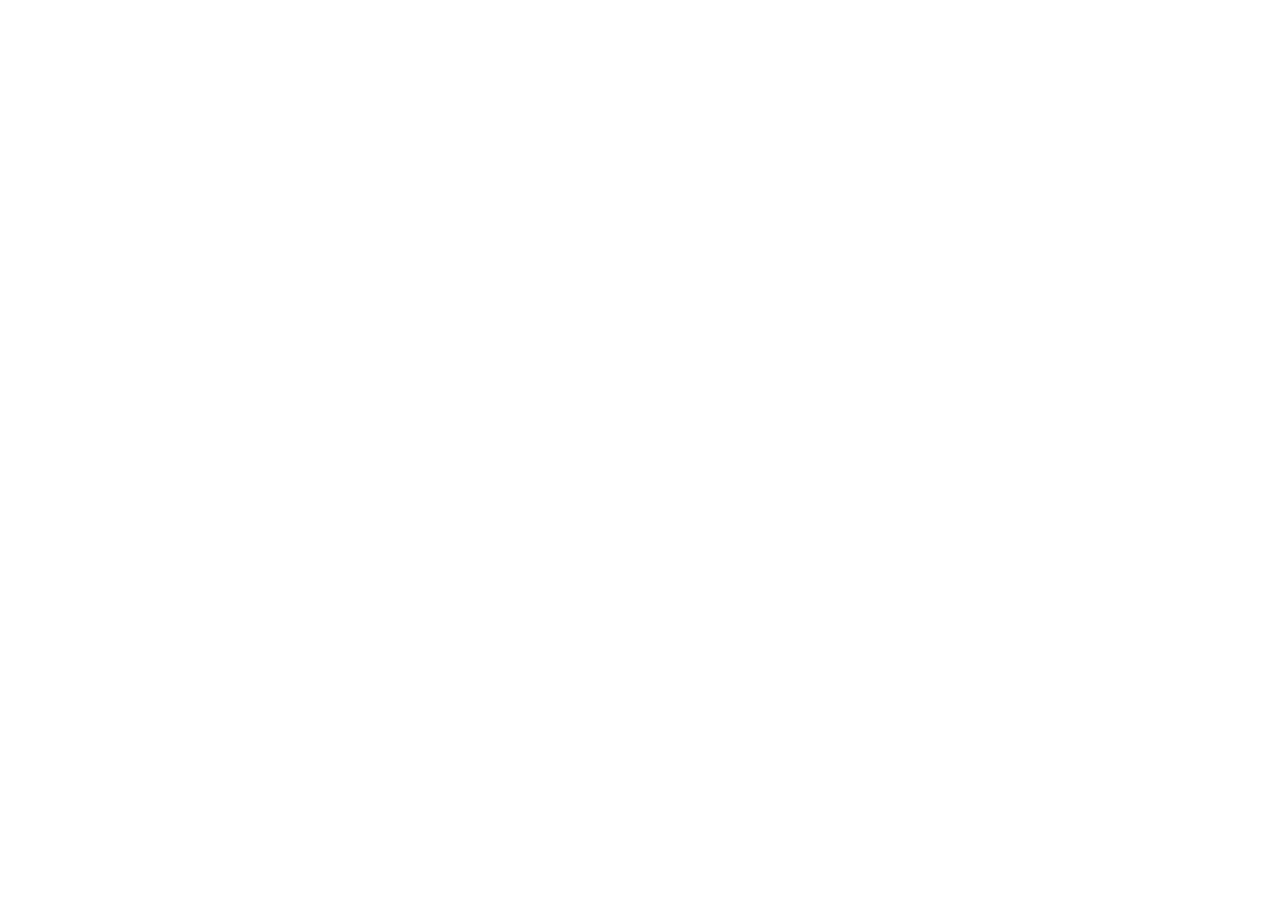
==== Project1/index.html @ 301cc4ab "Added project 1 Blog page" ====
<!doctype html>
<html lang="en">
  <head>
    <meta charset="UTF-8" />
    <meta name="viewport" content="width=device-width, initial-scale=1.0" />
    <title>Document</title>
  </head>
  <body>
    <section>
        <div class="main">
            <img src="" alt="">
        </div>
    </section>
  </body>
</html>
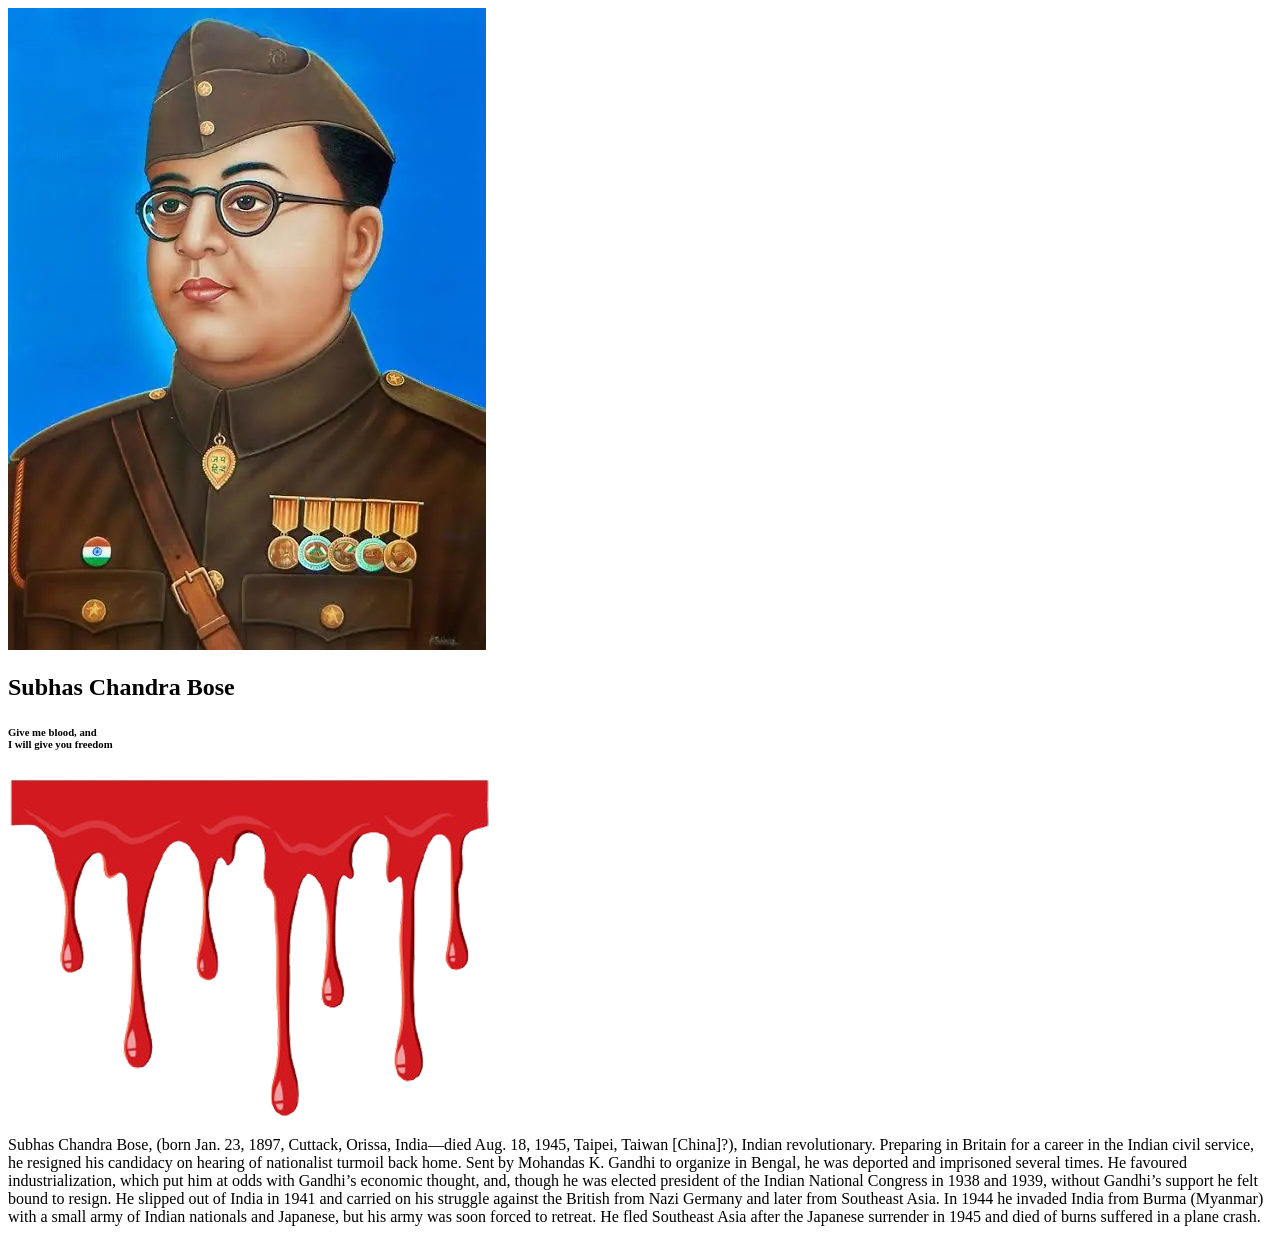
==== commit 3f99ed2e: "Mosified html" ====
--- a/Project1/index.html
+++ b/Project1/index.html
@@ -7,9 +7,32 @@
   </head>
   <body>
     <section>
-        <div class="main">
-            <img src="" alt="">
-        </div>
+      <div class="main">
+        <img src="images/hero.png" alt="Bose Photo" />
+        <h2>Subhas Chandra Bose</h2>
+        <h6>
+          Give me blood, and <br />
+          I will give you freedom
+        </h6>
+        <img src="images/blood_art.png" alt="blood image" />
+        <p>
+          Subhas Chandra Bose, (born Jan. 23, 1897, Cuttack, Orissa, India—died
+          Aug. 18, 1945, Taipei, Taiwan [China]?), Indian revolutionary.
+          Preparing in Britain for a career in the Indian civil service, he
+          resigned his candidacy on hearing of nationalist turmoil back home.
+          Sent by Mohandas K. Gandhi to organize in Bengal, he was deported and
+          imprisoned several times. He favoured industrialization, which put him
+          at odds with Gandhi’s economic thought, and, though he was elected
+          president of the Indian National Congress in 1938 and 1939, without
+          Gandhi’s support he felt bound to resign. He slipped out of India in
+          1941 and carried on his struggle against the British from Nazi Germany
+          and later from Southeast Asia. In 1944 he invaded India from Burma
+          (Myanmar) with a small army of Indian nationals and Japanese, but his
+          army was soon forced to retreat. He fled Southeast Asia after the
+          Japanese surrender in 1945 and died of burns suffered in a plane
+          crash.
+        </p>
+      </div>
     </section>
   </body>
 </html>
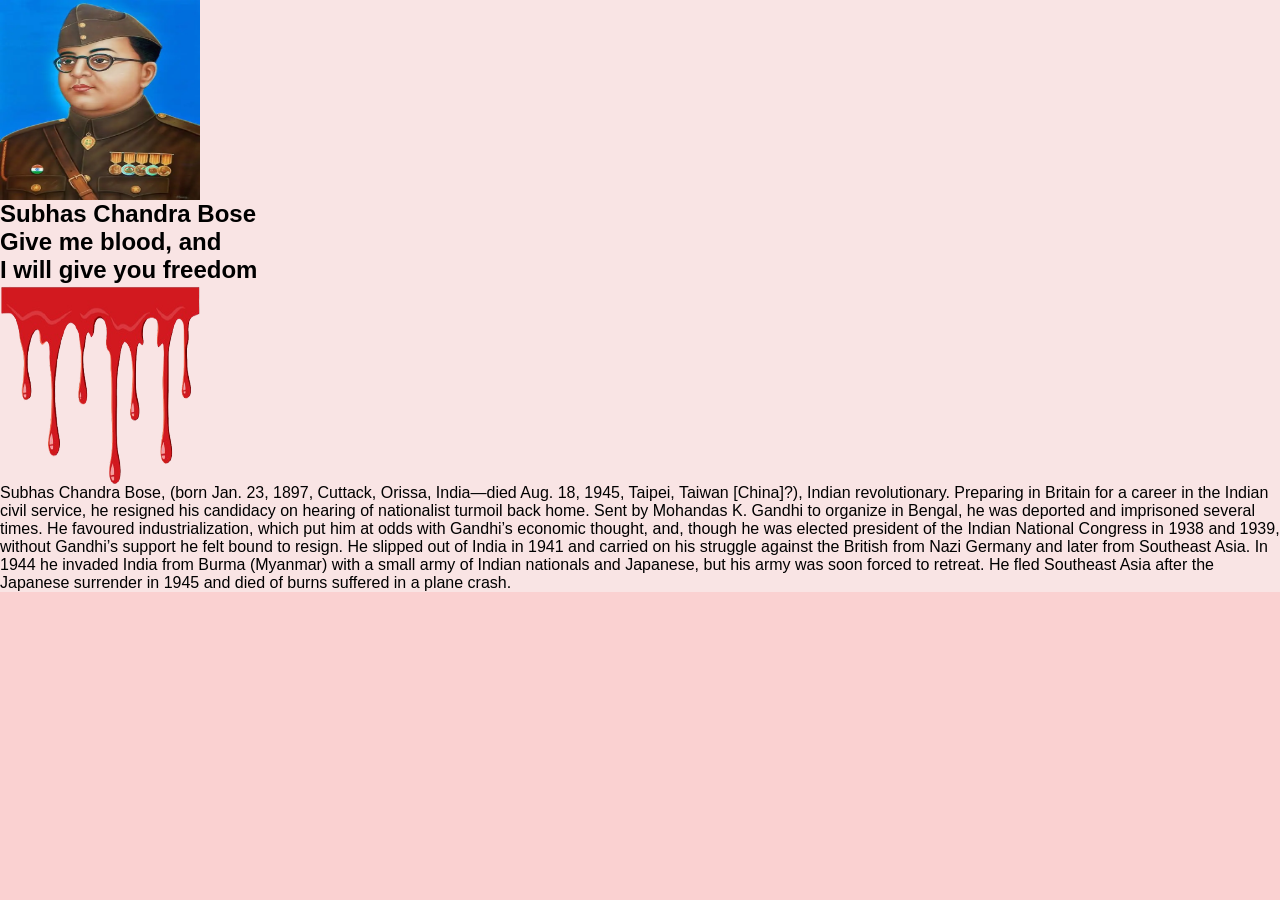
==== commit 4dad300c: "Modify HTML" ====
--- a/Project1/index.html
+++ b/Project1/index.html
@@ -3,36 +3,34 @@
   <head>
     <meta charset="UTF-8" />
     <meta name="viewport" content="width=device-width, initial-scale=1.0" />
-    <title>Document</title>
+    <link rel="stylesheet" href="style.css" />
+    <title>Blog</title>
   </head>
   <body>
     <section>
-      <div class="main">
-        <img src="images/hero.png" alt="Bose Photo" />
-        <h2>Subhas Chandra Bose</h2>
-        <h6>
-          Give me blood, and <br />
-          I will give you freedom
-        </h6>
-        <img src="images/blood_art.png" alt="blood image" />
-        <p>
-          Subhas Chandra Bose, (born Jan. 23, 1897, Cuttack, Orissa, India—died
-          Aug. 18, 1945, Taipei, Taiwan [China]?), Indian revolutionary.
-          Preparing in Britain for a career in the Indian civil service, he
-          resigned his candidacy on hearing of nationalist turmoil back home.
-          Sent by Mohandas K. Gandhi to organize in Bengal, he was deported and
-          imprisoned several times. He favoured industrialization, which put him
-          at odds with Gandhi’s economic thought, and, though he was elected
-          president of the Indian National Congress in 1938 and 1939, without
-          Gandhi’s support he felt bound to resign. He slipped out of India in
-          1941 and carried on his struggle against the British from Nazi Germany
-          and later from Southeast Asia. In 1944 he invaded India from Burma
-          (Myanmar) with a small army of Indian nationals and Japanese, but his
-          army was soon forced to retreat. He fled Southeast Asia after the
-          Japanese surrender in 1945 and died of burns suffered in a plane
-          crash.
-        </p>
-      </div>
+      <img src="images/hero.png" alt="Bose Photo" />
+      <h1>Subhas Chandra Bose</h1>
+      <h2>
+        Give me blood, and <br />
+        I will give you freedom
+      </h2>
+      <img src="images/blood_art.png" alt="blood image" />
+      <p>
+        Subhas Chandra Bose, (born Jan. 23, 1897, Cuttack, Orissa, India—died
+        Aug. 18, 1945, Taipei, Taiwan [China]?), Indian revolutionary. Preparing
+        in Britain for a career in the Indian civil service, he resigned his
+        candidacy on hearing of nationalist turmoil back home. Sent by Mohandas
+        K. Gandhi to organize in Bengal, he was deported and imprisoned several
+        times. He favoured industrialization, which put him at odds with
+        Gandhi’s economic thought, and, though he was elected president of
+        the Indian National Congress in 1938 and 1939, without Gandhi’s support
+        he felt bound to resign. He slipped out of India in 1941 and carried on
+        his struggle against the British from Nazi Germany and later from
+        Southeast Asia. In 1944 he invaded India from Burma (Myanmar) with a
+        small army of Indian nationals and Japanese, but his army was soon
+        forced to retreat. He fled Southeast Asia after the Japanese surrender
+        in 1945 and died of burns suffered in a plane crash.
+      </p>
     </section>
   </body>
 </html>
--- a/Project1/style.css
+++ b/Project1/style.css
@@ -0,0 +1,23 @@
+* {
+  box-sizing: border-box;
+  margin: 0;
+  padding: 0;
+  --red: #d2191f;
+}
+
+body {
+  font-family: Arial, Helvetica, sans-serif;
+  background: #fad1d1;
+  padding: 80px auto;
+
+  section {
+    display: flex;
+    flex-direction: column;
+    background: #f9e4e4;
+
+    img {
+      height: 200px;
+      width: 200px;
+    }
+  }
+}
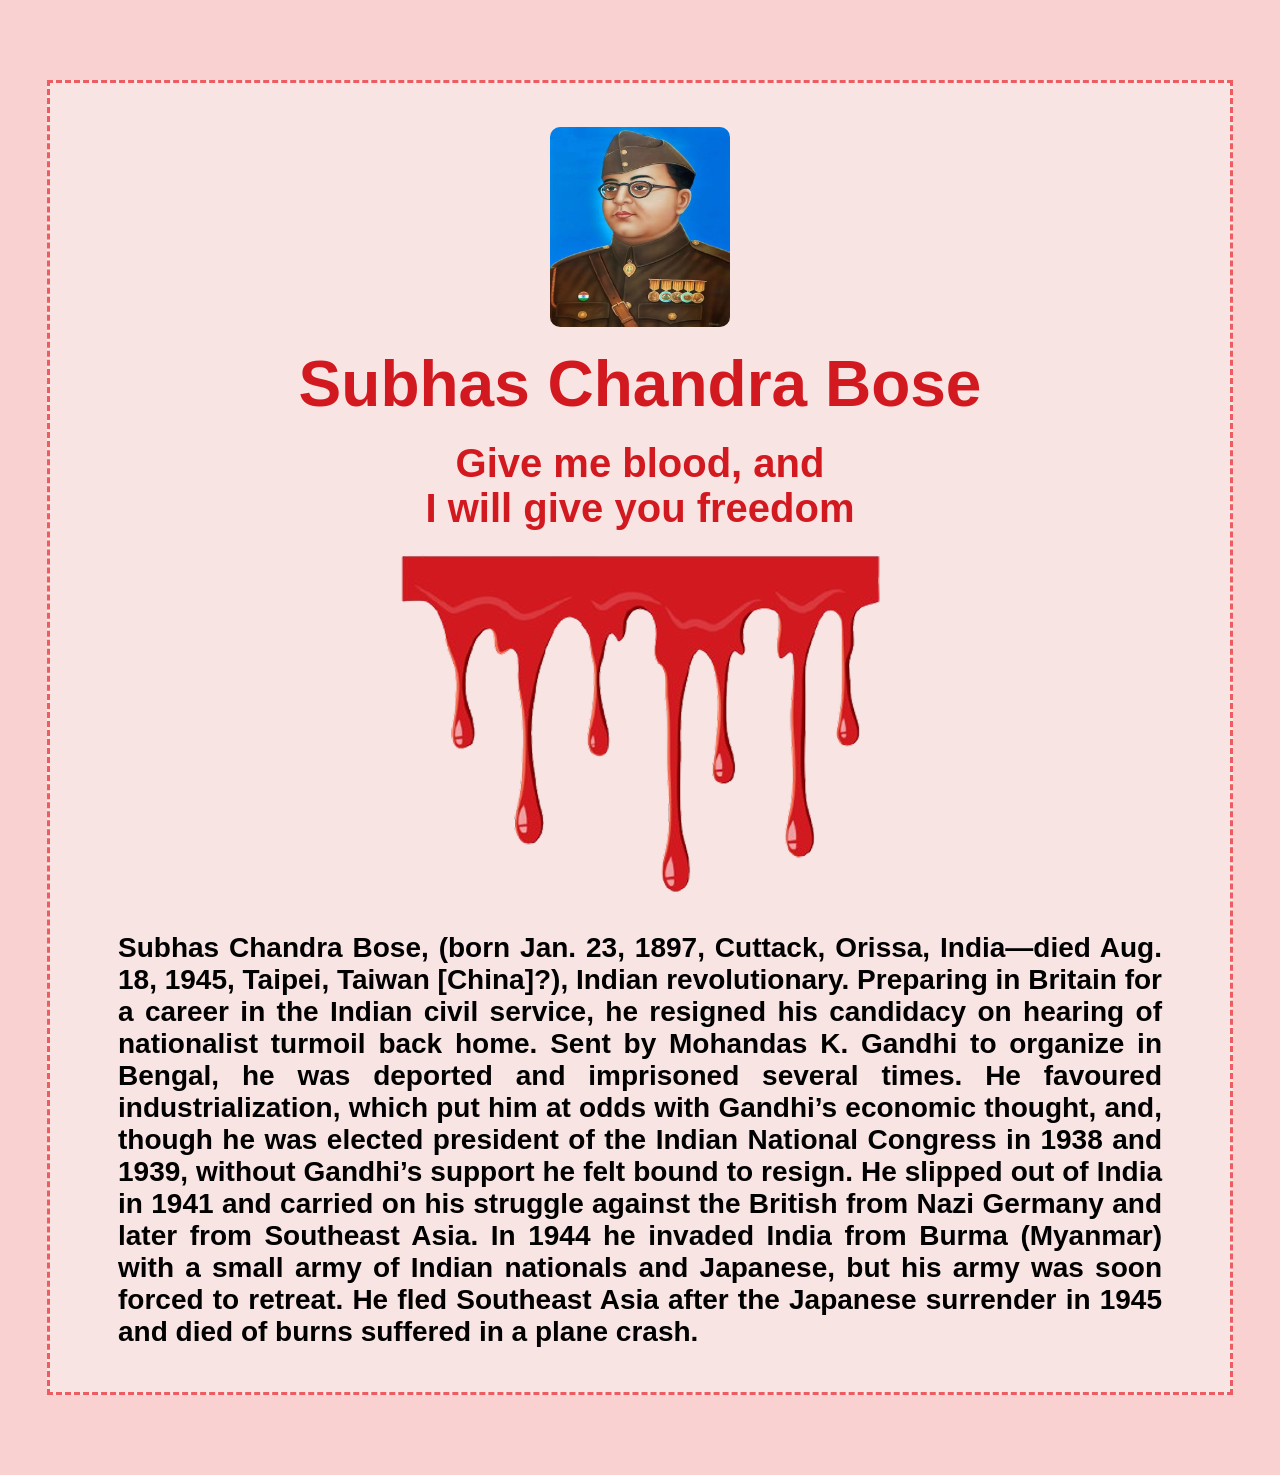
==== commit 1d9db965: "Complete project" ====
--- a/Project1/index.html
+++ b/Project1/index.html
@@ -8,7 +8,7 @@
   </head>
   <body>
     <section>
-      <img src="images/hero.png" alt="Bose Photo" />
+      <img class="img1" src="images/hero.png" alt="Bose Photo" />
       <h1>Subhas Chandra Bose</h1>
       <h2>
         Give me blood, and <br />
--- a/Project1/style.css
+++ b/Project1/style.css
@@ -8,16 +8,48 @@
 body {
   font-family: Arial, Helvetica, sans-serif;
   background: #fad1d1;
-  padding: 80px auto;
+  padding: 80px 0;
+  align-items: center;
 
   section {
     display: flex;
     flex-direction: column;
+    align-items: center;
+    margin: 0 auto;
+    gap: 20px;
+    max-width: 1186px;
+    border: 3px dashed #ec5c61;
     background: #f9e4e4;
+    padding: 24px 48px;
 
-    img {
+    .img1 {
+      margin-top: 20px;
       height: 200px;
-      width: 200px;
+      width: 180px;
+      border-radius: 10px;
+    }
+
+    h1 {
+      color: #d2191f;
+      font-size: 64px;
+      font-weight: 900;
+      text-align: center;
+    }
+
+    h2 {
+      color: #d2191f;
+      font-size: 40px;
+      font-weight: 900;
+      text-align: center;
+    }
+
+    p{
+      margin: 20px;
+      font-size: 28px;
+      text-align: center;
+      font-weight: 800;
+      text-align: justify;
+      color: black;
     }
   }
 }
